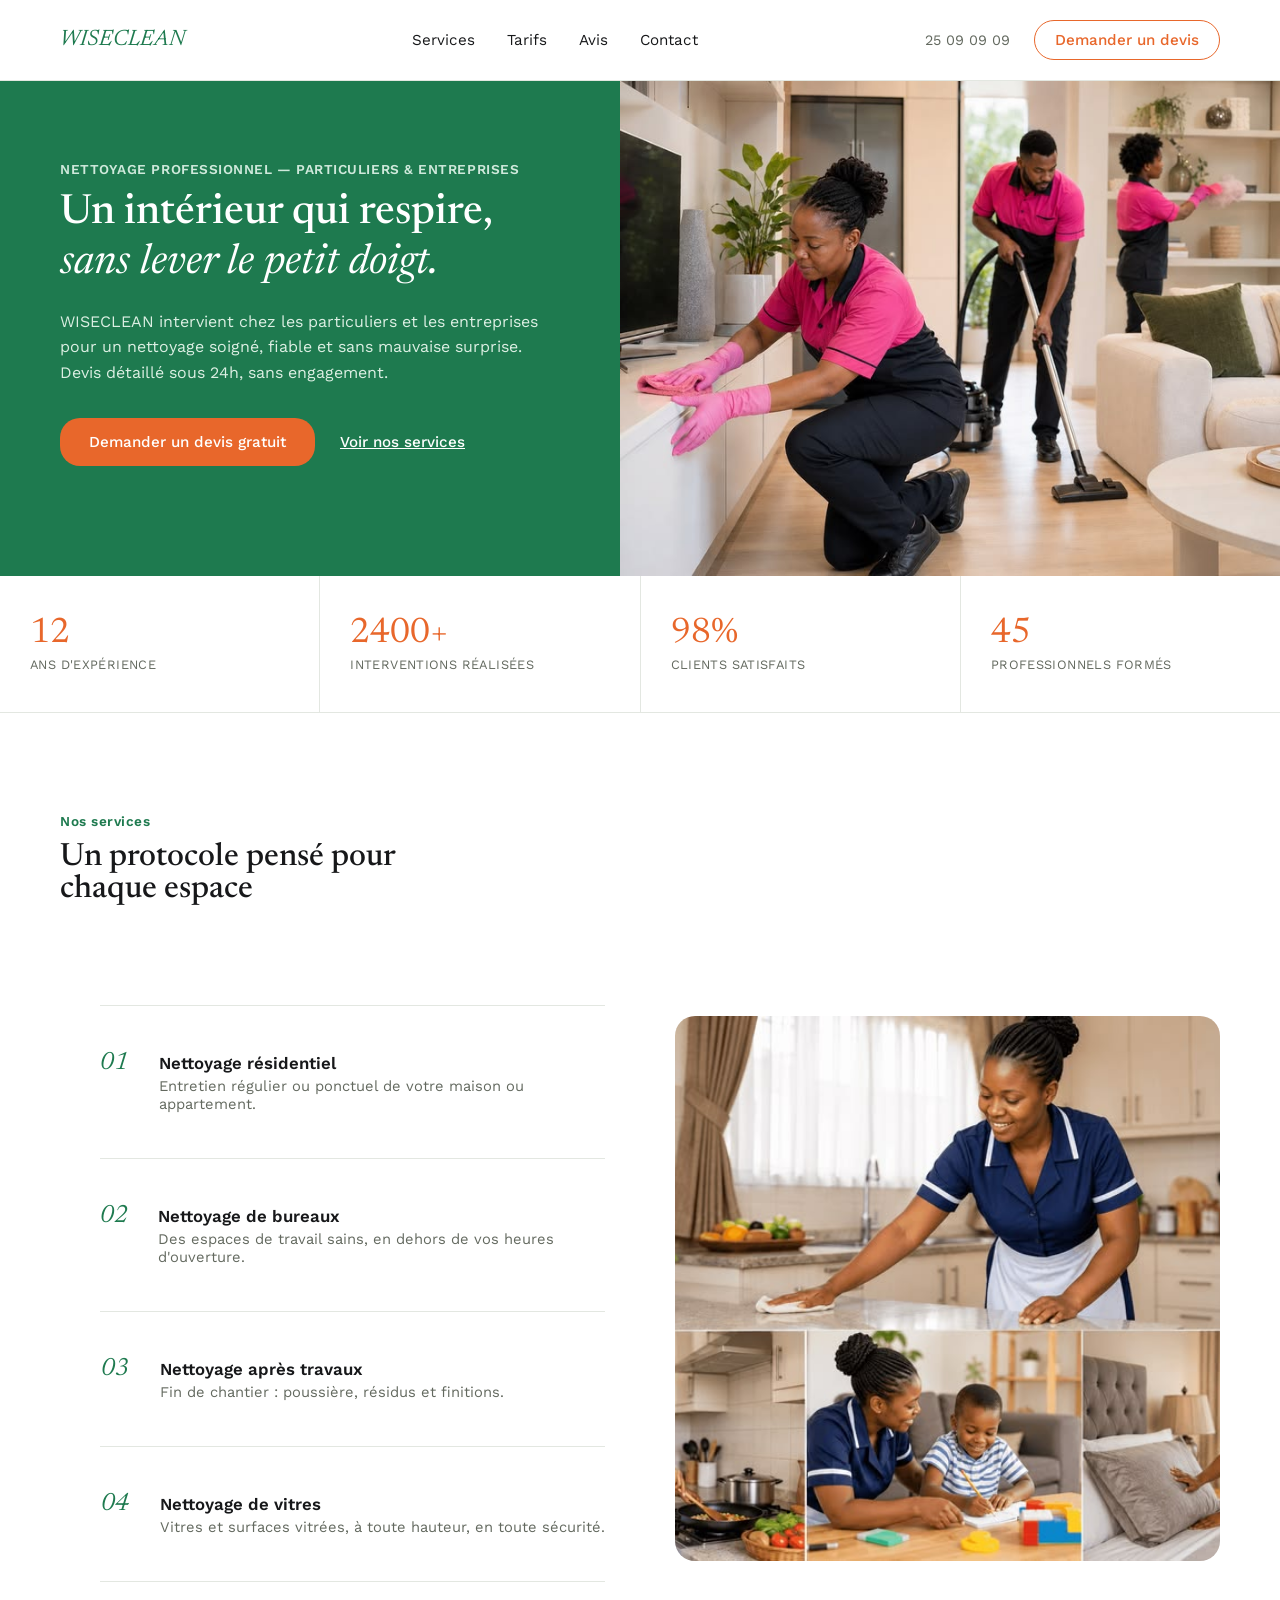
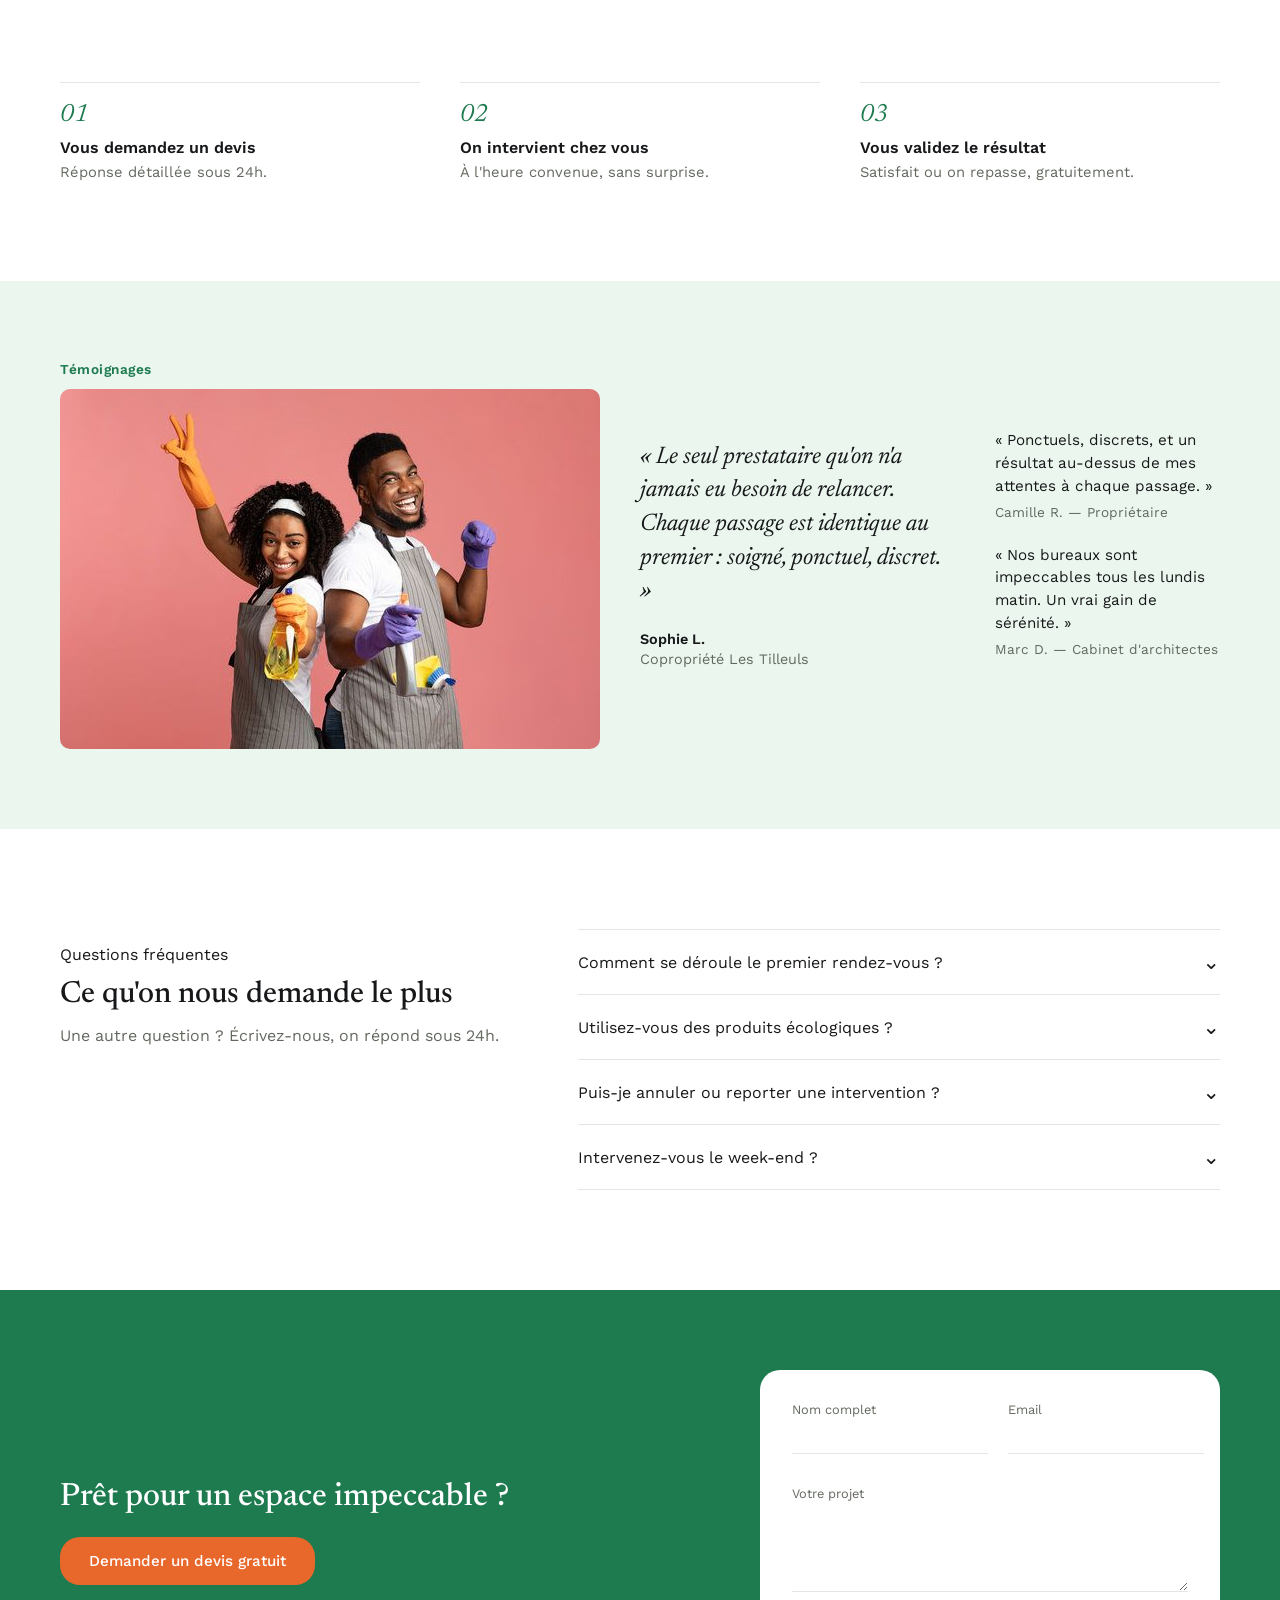
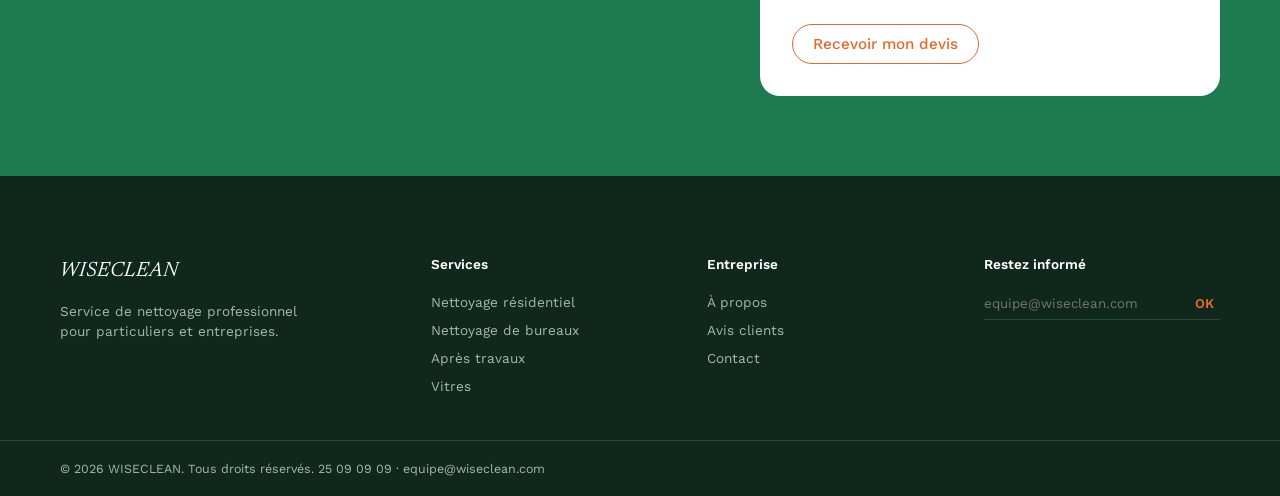
==== Examen wise partie 3/index.html @ dec975cb "Add files via upload" ====
<!doctype html>
<html lang="fr">
<head>
  <meta charset="UTF-8">
  <meta name="viewport" content="width=device-width, initial-scale=1.0">
  <title>WISECLEAN — Service de nettoyage professionnel</title>
  <link rel="preconnect" href="https://fonts.googleapis.com">
  <link href="https://fonts.googleapis.com/css2?family=Newsreader:ital,wght@0,400;0,500;0,600;1,400;1,500&family=Work+Sans:wght@400;500;600&display=swap" rel="stylesheet">
  <link rel="stylesheet" href="style.css">
</head>

<body>


  <header class="site-header">
    <div class="header-ctn">
      <a href="#" class="logo">WISECLEAN</a>
 
      <nav class="main-nav">
        <a href="#services">Services</a>
        <a href="#tarifs">Tarifs</a>
        <a href="#temoignages">Avis</a>
        <a href="#contact">Contact</a>
      </nav>
 
      <div class="header-rdt">
        <span class="header-phone">25 09 09 09</span>
        <a href="#contact" class="btn btn-outline">Demander un devis</a>
      </div>
 
      <button id="menu-toggle" class="menu-toggle" aria-label="Ouvrir le menu" aria-expanded="false">
        <span></span>
        <span></span>
        <span></span>
      </button>
    </div>
 
    <nav id="mobile-menu" class="mobile-menu" hidden>
      <a href="#services">Services</a>
      <a href="#tarifs">Tarifs</a>
      <a href="#temoignages">Avis</a>
      <a href="#contact">Contact</a>
    </nav>
  </header>

  <main>


    <section class="hero">
      <div class="hero-text">
        <p class="eyebrow">Nettoyage professionnel — particuliers &amp; entreprises</p>
        <h1>Un intérieur qui respire, <em>sans lever le petit doigt.</em></h1>
        <p class="hero-desc">
          WISECLEAN intervient chez les particuliers et les entreprises pour un nettoyage
          soigné, fiable et sans mauvaise surprise. Devis détaillé sous 24h, sans engagement.
        </p>
        <div class="hero-actions">
          <a href="#contact" class="btn btn-primary">Demander un devis gratuit</a>
          <a href="#services" class="btn btn-link">Voir nos services</a>
        </div>
      </div>
      <div class="hero-image">
        <img src="images/2.jpg" alt="Equipe WISECLEAN en pleine intervention de nettoyage dans un salon">
      </div>
    </section>

    <section class="stats" id="stats-section">
      <div class="stat">
        <span class="stat-number"><span class="stat-value" data-target="12">12</span></span>
        <span class="stat-label">Ans d'expérience</span>
      </div>
      <div class="stat">
        <span class="stat-number"><span class="stat-value" data-target="2400">2400</span><span class="stat-suffix">+</span></span>
        <span class="stat-label">Interventions réalisées</span>
      </div>
      <div class="stat">
        <span class="stat-number"><span class="stat-value" data-target="98">98</span><span class="stat-suffix">%</span></span>
        <span class="stat-label">Clients satisfaits</span>
      </div>
      <div class="stat">
        <span class="stat-number"><span class="stat-value" data-target="45">45</span></span>
        <span class="stat-label">Professionnels formés</span>
      </div>
    </section>


    <section class="services" id="services">
       <div class="services-text">
        <p class="eyebrow">Nos services</p>
        <h2>Un protocole pensé pour chaque espace</h2>
 
        <ol class="services-list">
          <li>
            <span class="service-number">01</span>
            <div class="service-content">
              <h3>Nettoyage résidentiel</h3>
              <p>Entretien régulier ou ponctuel de votre maison ou appartement.</p>
            </div>
          </li>
          <li>
            <span class="service-number">02</span>
            <div class="service-content">
              <h3>Nettoyage de bureaux</h3>
              <p>Des espaces de travail sains, en dehors de vos heures d'ouverture.</p>
            </div>
          </li>
          <li>
            <span class="service-number">03</span>
            <div class="service-content">
              <h3>Nettoyage après travaux</h3>
              <p>Fin de chantier : poussière, résidus et finitions.</p>
            </div>
          </li>
          <li>
            <span class="service-number">04</span>
            <div class="service-content">
              <h3>Nettoyage de vitres</h3>
              <p>Vitres et surfaces vitrées, à toute hauteur, en toute sécurité.</p>
            </div>
          </li>
        </ol>
      </div>
 
      <div class="services-image">
        <img src="images/3.jpg" alt="Agente WISECLEAN nettoyant une cuisine, cuisinant et rangeant une chambre">
      </div>
    </section>


    <section class="process">
       <div class="process-step">
        <span class="process-number">01</span>
        <h3>Vous demandez un devis</h3>
        <p>Réponse détaillée sous 24h.</p>
      </div>
      <div class="process-step">
        <span class="process-number">02</span>
        <h3>On intervient chez vous</h3>
        <p>À l'heure convenue, sans surprise.</p>
      </div>
      <div class="process-step">
        <span class="process-number">03</span>
        <h3>Vous validez le résultat</h3>
        <p>Satisfait ou on repasse, gratuitement.</p>
      </div>
    </section>


    <section class="testimonials" id="temoignages">
      <div class="testimonials-image">
        <p class="eyebrow">Témoignages</p>
        <img src="images/1.jpg" alt="Couple souriant en tenue de ménage tenant des produits d'entretien">
      </div>
 
      <div class="testimonials-main">
        
        <blockquote class="testimonial-quote">
          « Le seul prestataire qu'on n'a jamais eu besoin de relancer. Chaque passage est
          identique au premier : soigné, ponctuel, discret. »
          <cite>Sophie L. <span>Copropriété Les Tilleuls</span></cite>
        </blockquote>
      </div>
 
      <div class="testimonials-side">
        <p class="testimonial-small">« Ponctuels, discrets, et un résultat au-dessus de mes attentes à chaque passage. »</p>
        <p class="testimonial-author">Camille R. — Propriétaire</p>
 
        <p class="testimonial-small">« Nos bureaux sont impeccables tous les lundis matin. Un vrai gain de sérénité. »</p>
        <p class="testimonial-author">Marc D. — Cabinet d'architectes</p>
      </div>
    </section>


    <section class="faq">
       <div class="faq-intro">
        <p>Questions fréquentes</p>
        <h2>Ce qu'on nous demande le plus</h2>
        <p>Une autre question ? Écrivez-nous, on répond sous 24h.</p>
      </div>
       <div class="faq-list">
        <div class="faq-item">
          <button class="faq-question" aria-expanded="false">
            <span>Comment se déroule le premier rendez-vous ?</span>
            <span class="faq-icon" aria-hidden="true">⌄</span>
          </button>
          <div class="faq-answer" hidden>
            <p>Vous nous décrivez votre besoin, on vous propose un créneau et un devis détaillé sous 24h, sans engagement de votre part.</p>
          </div>
        </div>
 
        <div class="faq-item">
          <button class="faq-question" aria-expanded="false">
            <span>Utilisez-vous des produits écologiques ?</span>
            <span class="faq-icon" aria-hidden="true">⌄</span>
          </button>
          <div class="faq-answer" hidden>
            <p>Oui, nous privilégions des produits respectueux de l'environnement et de votre santé pour toutes nos interventions.</p>
          </div>
        </div>
 
        <div class="faq-item">
          <button class="faq-question" aria-expanded="false">
            <span>Puis-je annuler ou reporter une intervention ?</span>
            <span class="faq-icon" aria-hidden="true">⌄</span>
          </button>
          <div class="faq-answer" hidden>
            <p>Bien sûr, il suffit de nous prévenir au moins 24h à l'avance pour annuler ou déplacer un rendez-vous sans frais.</p>
          </div>
        </div>
 
        <div class="faq-item">
          <button class="faq-question" aria-expanded="false">
            <span>Intervenez-vous le week-end ?</span>
            <span class="faq-icon" aria-hidden="true">⌄</span>
          </button>
          <div class="faq-answer" hidden>
            <p>Oui, nous proposons des créneaux le samedi sur demande, selon la disponibilité de nos équipes.</p>
          </div>
        </div>
      </div>
    </section>


    <section class="cta" id="contact">
     <div class="cta-text">
        <h2>Prêt pour un espace impeccable ?</h2>
        <a href="#quote-form" class="btn btn-primary">Demander un devis gratuit</a>
      </div>
 
      <div class="cta-form-panel">
        <form id="quote-form" novalidate>
          <div class="form-row">
            <div class="form-field">
              <label for="nom">Nom complet</label>
              <input type="text" id="nom" name="nom">
              <span class="field-error" id="nom-error"></span>
            </div>
          
            <div class="form-field">
              <label for="email">Email</label>
              <input type="email" id="email" name="email">
              <span class="field-error" id="email-error"></span>
            </div>
          </div>
 
          <div class="form-field">
            <label for="message">Votre projet</label>
            <textarea id="message" name="message" rows="4"></textarea>
            <span class="field-error" id="message-error"></span>
          </div>
 
          <button type="submit" class="btn btn-outline">Recevoir mon devis</button>
 
          <p class="form-success" id="form-success" hidden>Merci, votre demande a bien été envoyée ! Nous revenons vers vous sous 24h.</p>
        </form>
      </div>
    </section>

  </main>

  <footer class="site-footer">
      <div class="footer-top">
      <div class="footer-brand">
        <p class="logo">WISECLEAN</p>
        <p>Service de nettoyage professionnel pour particuliers et entreprises.</p>
      </div>
 
      <div class="footer-col">
        <h4>Services</h4>
        <a href="#services">Nettoyage résidentiel</a>
        <a href="#services">Nettoyage de bureaux</a>
        <a href="#services">Après travaux</a>
        <a href="#services">Vitres</a>
      </div>
 
      <div class="footer-col">
        <h4>Entreprise</h4>
        <a href="#">À propos</a>
        <a href="#temoignages">Avis clients</a>
        <a href="#contact">Contact</a>
      </div>
 
      <div class="footer-col footer-newsletter">
        <h4>Restez informé</h4>
        <form class="newsletter-form">
          <label for="newsletter-email" class="sr-only">Adresse email</label>
          <input type="email" id="newsletter-email" placeholder="equipe@wiseclean.com">
          <button type="submit">OK</button>
        </form>
      </div>
    </div>
 
    <div class="footer-bottom">
      <p>© 2026 WISECLEAN. Tous droits réservés. 25 09 09 09 · equipe@wiseclean.com</p>
    </div>
  </footer>

  <script src="script.js"></script>
</body>
</html>
---- Examen wise partie 3/style.css ----
:root {
  --color-paper: #FFFFFF;
  --color-paper-alt: #EAF6EE;
  --color-ink: #17181A;
  --color-ink-soft: #63695F;
  --color-green: #1E7A4F;
  --color-orange: #E8672B;
  --color-hairline: #E3E7E1;
  --color-footer: #10281B;

  --font-display: "Newsreader", Georgia, serif;
  --font-body: "Work Sans", ui-sans-serif, system-ui, sans-serif;
}

/* ---------- Reset minimal ---------- */
* {
  box-sizing: border-box;
}

body {
  margin: 0;
  font-family: var(--font-body);
  color: var(--color-ink);
  background: var(--color-paper);
}

h1, h2 { font-family: var(--font-display); font-weight: 500; margin: 0; }

button {
  font-family: inherit;
  cursor: pointer;
}

img {
  max-width: 100%;
  display: block;
}
 
a {
  color: inherit;
}

.sr-only {
  position: absolute;
  width: 1px;
  height: 1px;
  overflow: hidden;
  clip: rect(0 0 0 0);
}
 
.eyebrow {
  color: var(--color-green);
  font-weight: 600;
  font-size: 0.85rem;
  letter-spacing: 0.04em;
  margin: 0 0 12px 0;
}

/* ---------- Boutons ---------- */
 
.btn {
  display: inline-block;
  padding: 14px 28px;
  text-decoration: none;
  font-weight: 500;
  font-size: 0.95rem;
  border: 1px solid transparent;
  background: none;
 border-radius: 20px;
}
 
.btn-primary {
  background: var(--color-orange);
  color: #fff;
   border-radius: 20px;
}
 
.btn-outline {
  border: 1px solid var(--color-orange);
  color: var(--color-orange);
  padding: 10px 20px;
 border-radius: 20px;
}
 
.btn-link {
  color: #fff;
  text-decoration: underline;
  padding: 14px 0;
  border-radius: 20px;
}

/* ---------- Header ---------- */
 
.site-header {
  border-bottom: 1px solid var(--color-hairline);
}
 
.header-ctn {
  display: flex;
  align-items: center;
  justify-content: space-between;
  padding: 20px 60px;
}
 
.logo {
  font-family: var(--font-display);
  font-style: italic;
  font-size: 1.4rem;
  color: var(--color-green);
  text-decoration: none;
}
 
.main-nav {
  display: flex;
  gap: 32px;
}
 
.main-nav a {
  text-decoration: none;
  font-size: 0.95rem;
}
 
.header-rdt {
  display: flex;
  align-items: center;
  gap: 24px;
}
 
.header-phone {
  color: var(--color-ink-soft);
  font-size: 0.9rem;
}
 
.menu-toggle {
  display: none;
  flex-direction: column;
  justify-content: center;
  gap: 5px;
  width: 32px;
  height: 32px;
  background: none;
  border: none;
  padding: 0;
}
 
.menu-toggle span {
  display: block;
  height: 2px;
  background: var(--color-ink);
}
 
.mobile-menu {
  display: none;
  flex-direction: column;
  padding: 0 60px 20px 60px;
}
 
.mobile-menu a {
  text-decoration: none;
  padding: 12px 0;
  border-top: 1px solid var(--color-hairline);
}

/* ---------- Hero ---------- */
 
.hero {
  display: flex;
  align-items: stretch;
  background: var(--color-green);
  color: #fff;
}
 
.hero-text {
  flex: 1;
  padding: 80px 60px;
  max-width: 620px;
}
 
.hero-text .eyebrow {
  color: #cfe9db;
  text-transform: uppercase;
}
 
.hero-text h1 {
  font-size: 2.6rem;
  line-height: 1.2;
  margin-bottom: 20px;
}
 
.hero-text h1 em {
  font-style: italic;
  font-weight: 400;
}
 
.hero-desc {
  color: #dcefe3;
  line-height: 1.6;
  margin-bottom: 32px;
}
 
.hero-actions {
  display: flex;
  align-items: center;
  gap: 24px;
  flex-wrap: wrap;
}
 
.hero-image {
  flex: 1;
}
 
.hero-image img {
  width: 100%;
  height: 100%;
  object-fit: cover;
}

/* ---------- Stats ---------- */
 
.stats {
  display: flex;
}
 
.stat {
  flex: 1;
  padding: 40px 30px;
  border-right: 1px solid var(--color-hairline);
  border-bottom: 0.5px solid var(--color-hairline);
}
 
.stat:last-child {
  border-right: none;
}
 
.stat-number {
  display: block;
  color: var(--color-orange);
  font-family: var(--font-display);
  font-size: 2.2rem;
}
 
.stat-label {
  display: block;
  margin-top: 6px;
  color: var(--color-ink-soft);
  font-size: 0.8rem;
  text-transform: uppercase;
  letter-spacing: 0.03em;
}
 
/* ---------- Services ---------- */
 
.services {
  display: flex;
  align-items: center;
  gap: 70px;
  padding: 100px 60px;
}
 
.services-text {
  flex: 1;
}
 
.services-text h2 {
  font-size: 2rem;
  max-width: 420px;
  margin-bottom: 100px;
}
 
.services-list {
  list-style: none;
  margin: 0;
  padding-bottom: 0;
}
 
.services-list li {
  display: flex;
  gap: 30px;
  align-items: baseline;
  padding: 45px 0;
  border-top: 1px solid var(--color-hairline);
}
 
.services-list li:last-child {
  border-bottom: 1px solid var(--color-hairline);
}
 
.service-number {
  text-align: center;
  color: var(--color-green);
  font-family: var(--font-display);
  font-size: 25px;
  font-style: italic;
  width: 30px;
}
 
.service-content h3 {
  margin: 0 0 4px 0;
  font-size: 1.05rem;
  font-weight: 600;
}
 
.service-content p {
  margin: 0;
  color: var(--color-ink-soft);
  font-size: 0.92rem;
}
 
.services-image {
  flex: 1;
  display: grid;
}
 
.services-image img {
  width: 100%;
  height: 150%;
  object-fit: cover;
  border-radius: 20px;
}

/* ---------- Process ---------- */
 
.process {
  display: flex;
  gap: 40px;
  padding: 0 60px 100px 60px;
}
 
.process-step {
  flex: 1;
  border-top: 1px solid var(--color-hairline);
  padding-top: 20px;
}
 
.process-number {
  color: var(--color-green);
  font-family: var(--font-display);
  font-size: 25px;
  font-style: italic;
}
 
.process-step h3 {
  font-family: var(--font-body);
  font-weight: 600;
  font-size: 1rem;
  margin: 10px 0 6px 0;
}
 
.process-step p {
  margin: 0;
  color: var(--color-ink-soft);
  font-size: 0.92rem;
}
 
/* ---------- Testimonials ---------- */
 
.testimonials {
  display: flex;
  gap: 40px;
  align-items: center;
  background: var(--color-paper-alt);
  padding: 80px 60px;
}
 
.testimonials-image {
  display: block;
}

.testimonials-image img {
  border-radius: 10px;
}

.testimonials-main {
  flex: 1.4;
}
 
.testimonial-quote {
  font-family: var(--font-display);
  font-style: italic;
  font-size: 1.5rem;
  line-height: 1.4;
  margin: 0;
  color: var(--color-ink);
}
 
.testimonial-quote cite {
  display: block;
  margin-top: 20px;
  font-family: var(--font-body);
  font-style: normal;
  font-weight: 600;
  font-size: 0.9rem;
}
 
.testimonial-quote cite span {
  display: block;
  font-weight: 400;
  color: var(--color-ink-soft);
}
 
.testimonials-side {
  flex: 1;
}
 
.testimonial-small {
  font-size: 0.95rem;
  line-height: 1.5;
  margin: 0 0 6px 0;
}
 
.testimonial-author {
  margin: 0 0 24px 0;
  color: var(--color-ink-soft);
  font-size: 0.85rem;
}

/* ---------- FAQ ---------- */
 
.faq {
  display: flex;
  gap: 60px;
  padding: 100px 60px;
}
 
.faq-intro {
  flex: 1;
}
 
.faq-intro h2 {
  font-size: 1.9rem;
  margin: 0 0 16px 0;
}
 
.faq-intro p:last-child {
  color: var(--color-ink-soft);
}
 
.faq-list {
  flex: 1.4;
}
 
.faq-item {
  border-top: 1px solid var(--color-hairline);
}
 
.faq-item:last-child {
  border-bottom: 1px solid var(--color-hairline);
}
 
.faq-question {
  width: 100%;
  display: flex;
  justify-content: space-between;
  align-items: center;
  background: none;
  border: none;
  text-align: left;
  padding: 20px 0;
  font-size: 1rem;
  font-family: inherit;
  color: var(--color-ink);
}
 
.faq-icon {
  color: var(--color-ink);
  font-size: 1.3rem;
  transition: transform 0.2s ease;
}
 
.faq-question[aria-expanded="true"] .faq-icon {
  transform: rotate(45deg);
}
 
.faq-answer {
  padding: 0 0 20px 0;
  max-width: 560px;
}
 
.faq-answer p {
  margin: 0;
  color: var(--color-ink-soft);
  line-height: 1.6;
}
 
/* ---------- CTA ---------- */
 
.cta {
  display: flex;
  align-items: center;
  gap: 60px;
  background: var(--color-green);
  color: #fff;
  padding: 80px 60px;
}
 
.cta-text {
  flex: 1;
}

.cta-text .btn-primary{
  border-radius: 20px;
}
 
.cta-text h2 {
  font-size: 2rem;
  margin-bottom: 24px;
}
 
.cta-form-panel {
  flex: 1;
  background: var(--color-paper);
  color: var(--color-ink);
  padding: 32px;
  max-width: 460px;
  border-radius: 20px;
}
 
.form-row {
  display: flex;
  gap: 20px;
}
 
.form-field {
  flex: 1;
  margin-bottom: 16px;
  display: flex;
  flex-direction: column;
}
 
.form-field label {
  font-size: 0.8rem;
  color: var(--color-ink-soft);
  margin-bottom: 6px;
}
 
.form-field input,
.form-field textarea {
  border: none;
  border-bottom: 1px solid var(--color-hairline);
  padding: 6px 0;
  font-family: inherit;
  font-size: 0.95rem;
  background: none;
  resize: vertical;
}
 
.form-field input:focus,
.form-field textarea:focus {
  outline: none;
  border-bottom-color: var(--color-orange);
}
 
.field-error {
  color: var(--color-orange);
  font-size: 0.78rem;
  min-height: 16px;
}
 
.form-success {
  margin-top: 16px;
  color: var(--color-green);
  font-size: 0.9rem;
}
 
.cta-form-panel button[type="outline"] {
  display: flex;
  width: 100%;
  padding: 14px;
  margin-top: 8px;
}

/* ---------- Footer ---------- */
 
.site-footer {
  background: var(--color-footer);
  color: #a9b6ac;
}
 
.footer-top {
  display: flex;
  gap: 40px;
  padding: 80px 60px 40px 60px;
}
 
.footer-brand {
  flex: 1.4;
}
 
.footer-brand .logo {
  color: #fff;
  font-style: italic;
  font-size: 1.3rem;
  margin: 0 0 12px 0;
  display: block;
}
 
.footer-brand p {
  font-size: 0.85rem;
  line-height: 1.5;
  max-width: 260px;
}
 
.footer-col {
  flex: 1;
  display: flex;
  flex-direction: column;
}
 
.footer-col h4 {
  color: #fff;
  font-weight: 600;
  font-size: 0.85rem;
  margin: 0 0 16px 0;
}
 
.footer-col a {
  text-decoration: none;
  color: #a9b6ac;
  font-size: 0.85rem;
  padding: 6px 0;
}
 
.newsletter-form {
  display: flex;
  border-bottom: 1px solid #2b4636;
}
 
.newsletter-form input {
  flex: 1;
  background: none;
  border: none;
  color: #fff;
  padding: 8px 0;
  font-family: inherit;
}
 
.newsletter-form button {
  background: none;
  border: none;
  color: var(--color-orange);
  font-weight: 600;
}
 
.footer-bottom {
  border-top: 1px solid #2b4636;
  padding: 20px 60px;
}
 
.footer-bottom p {
  margin: 0;
  font-size: 0.78rem;
}
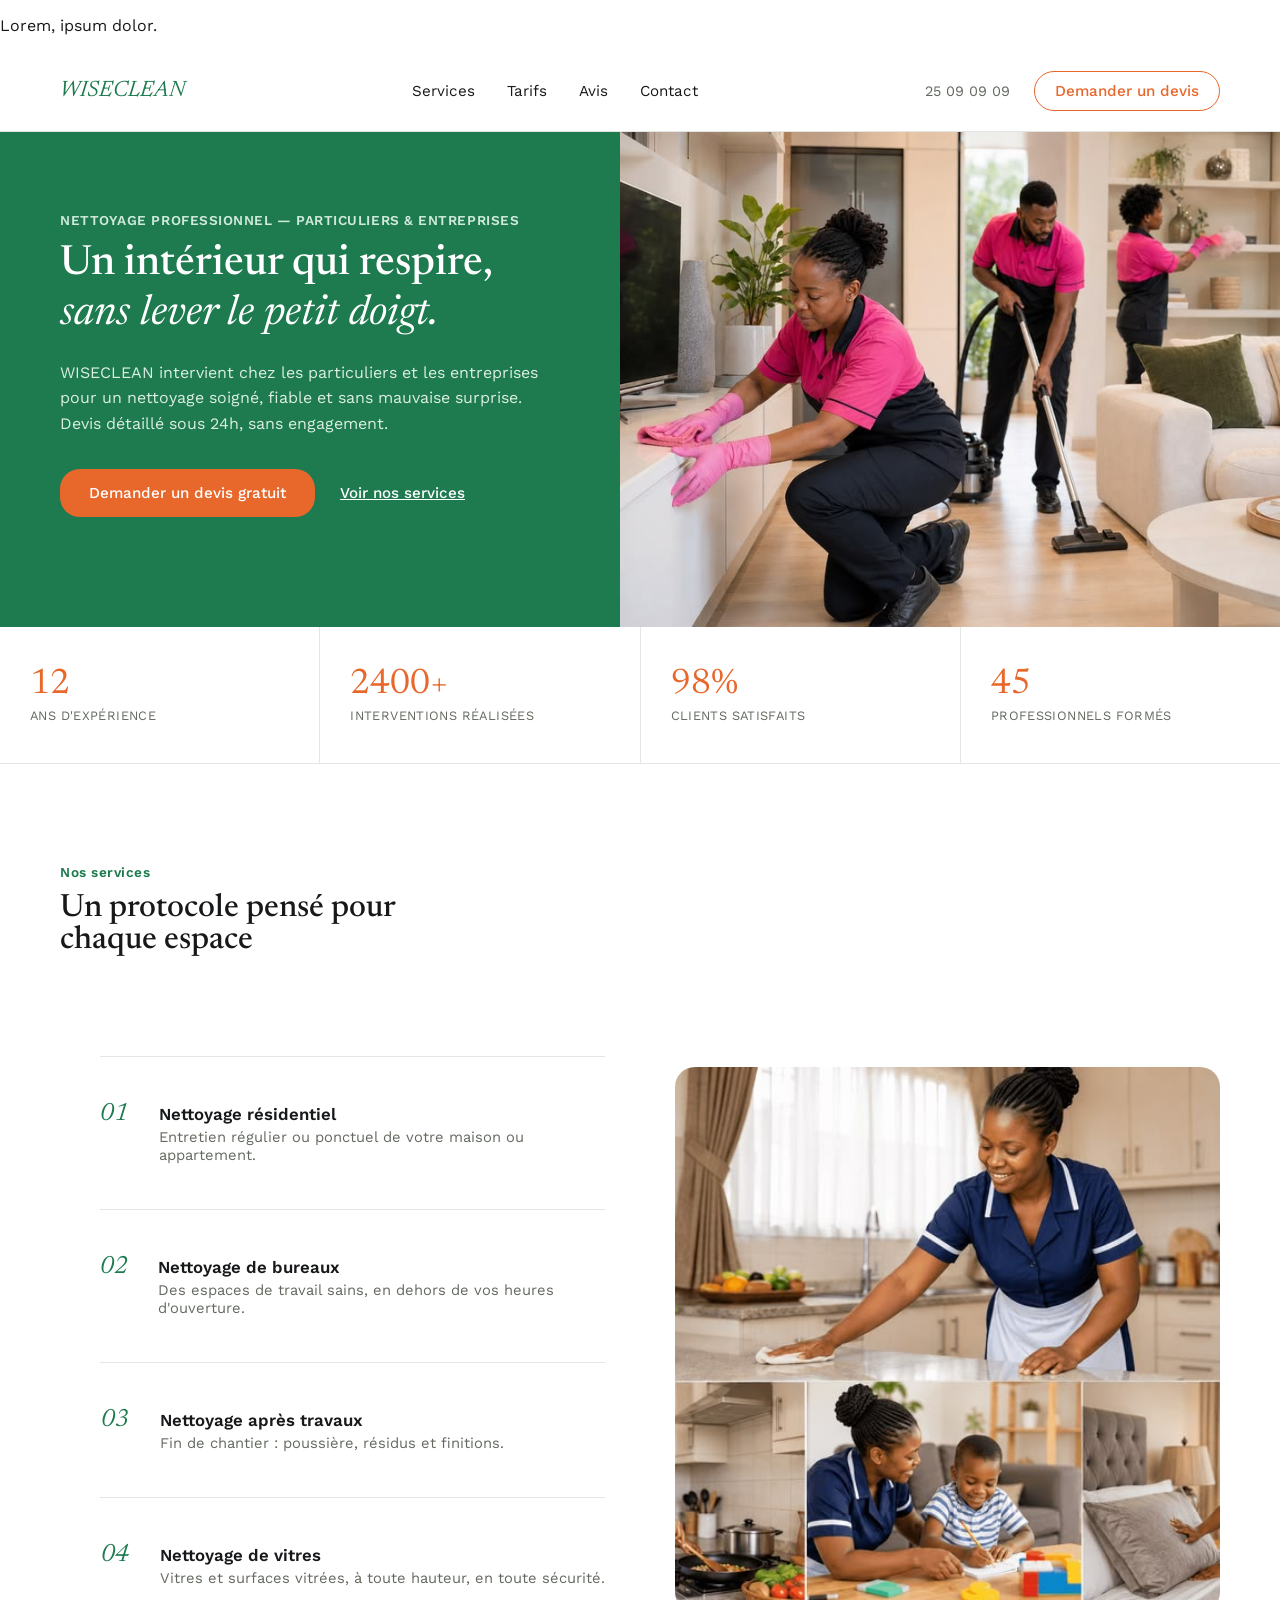
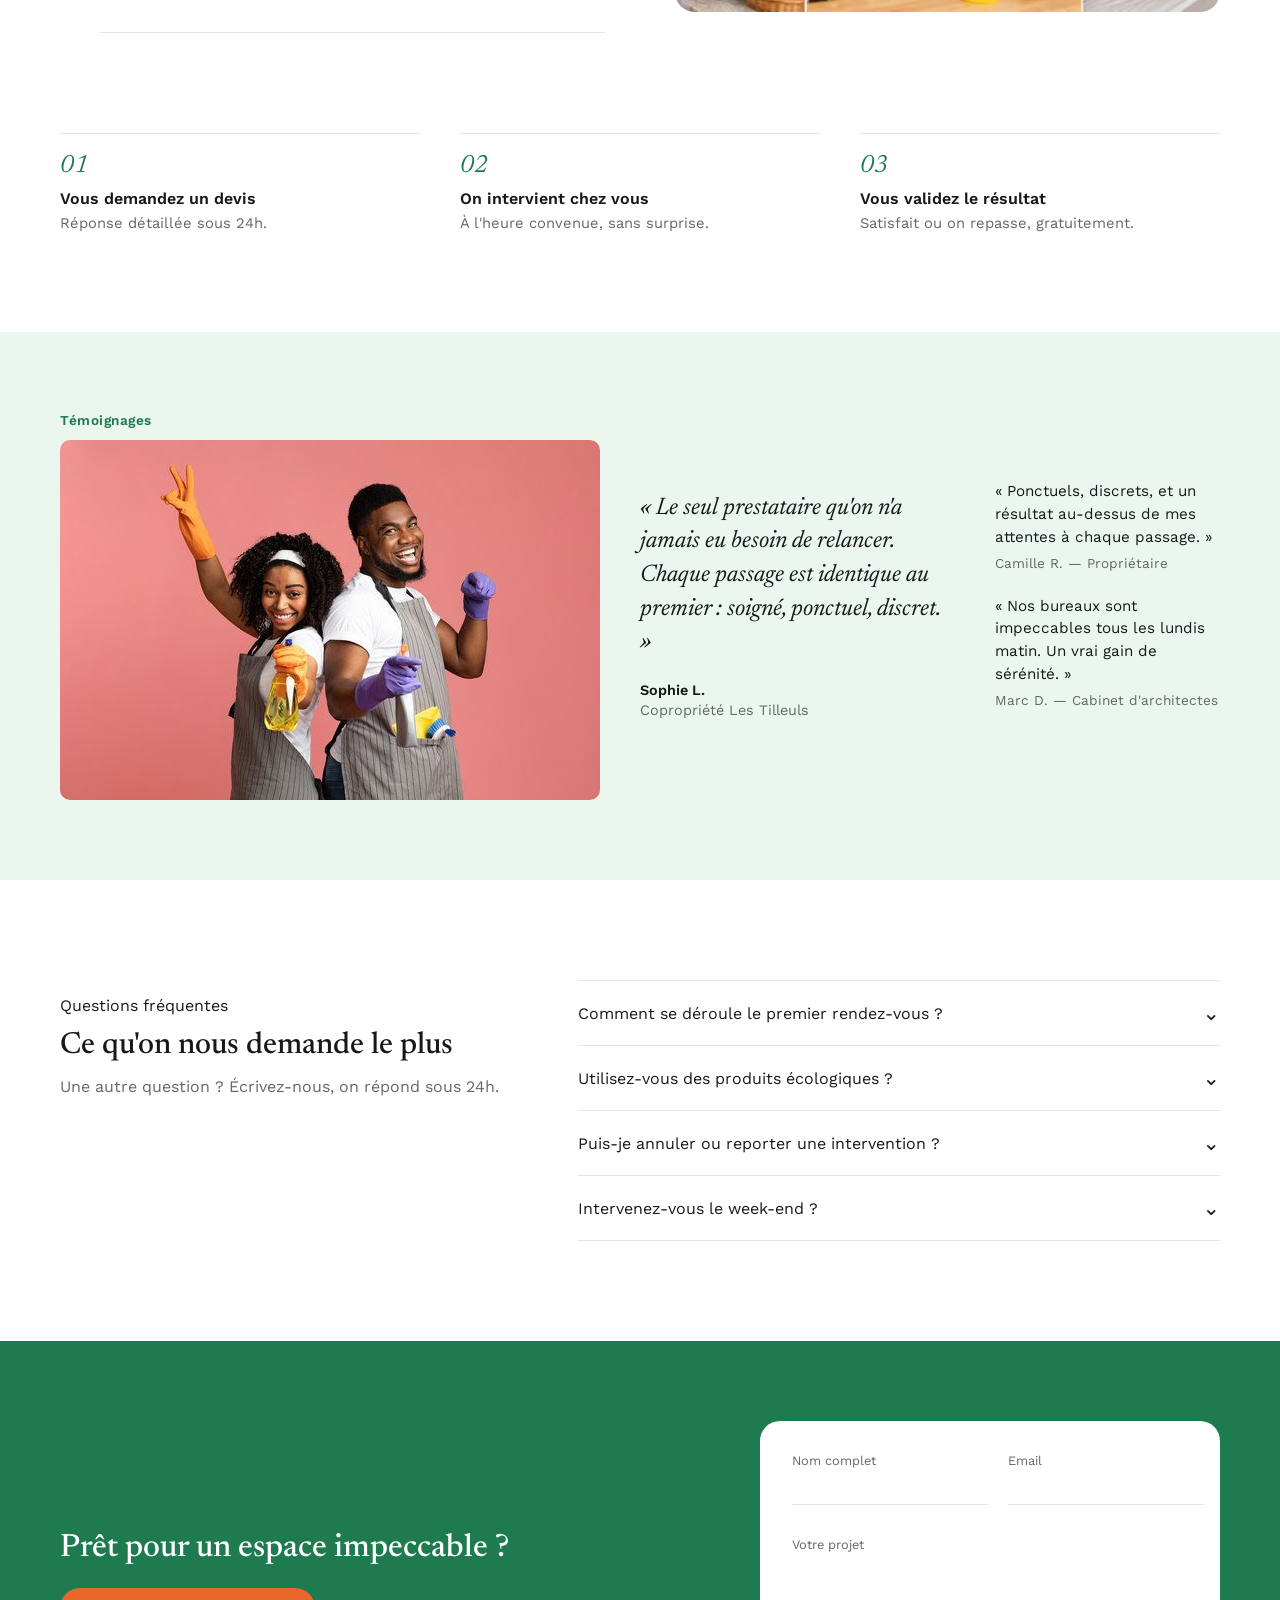
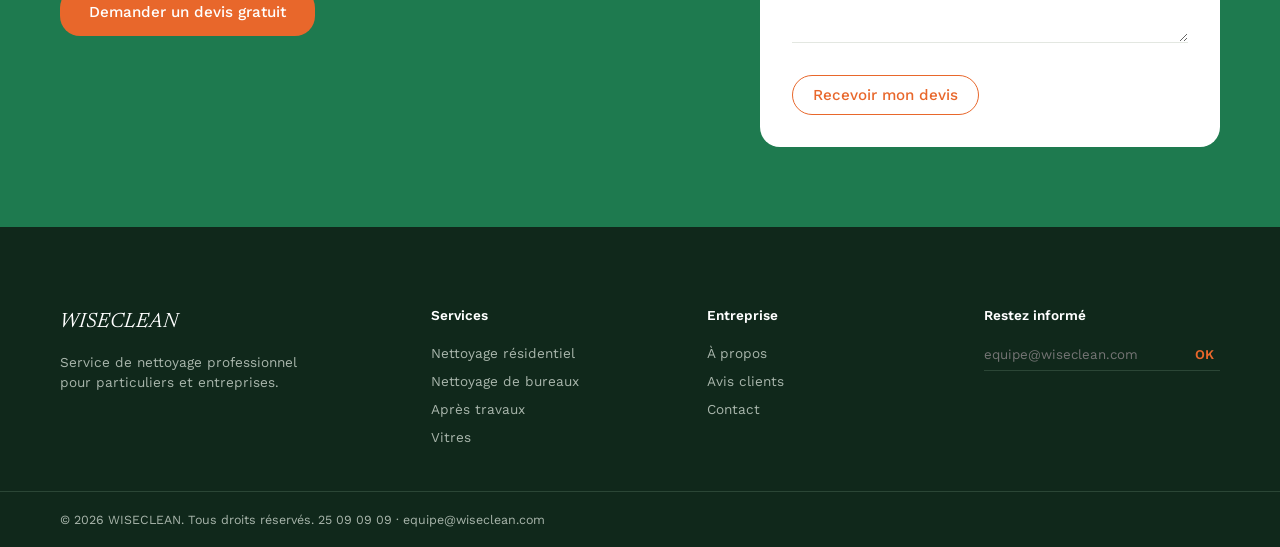
==== commit 01d83064: "Ajout de main dans index.html" ====
--- a/Examen wise partie 3/index.html
+++ b/Examen wise partie 3/index.html
@@ -11,6 +11,9 @@
 
 <body>
 
+<main>
+  <p>Lorem, ipsum dolor.</p>
+</main>
 
   <header class="site-header">
     <div class="header-ctn">
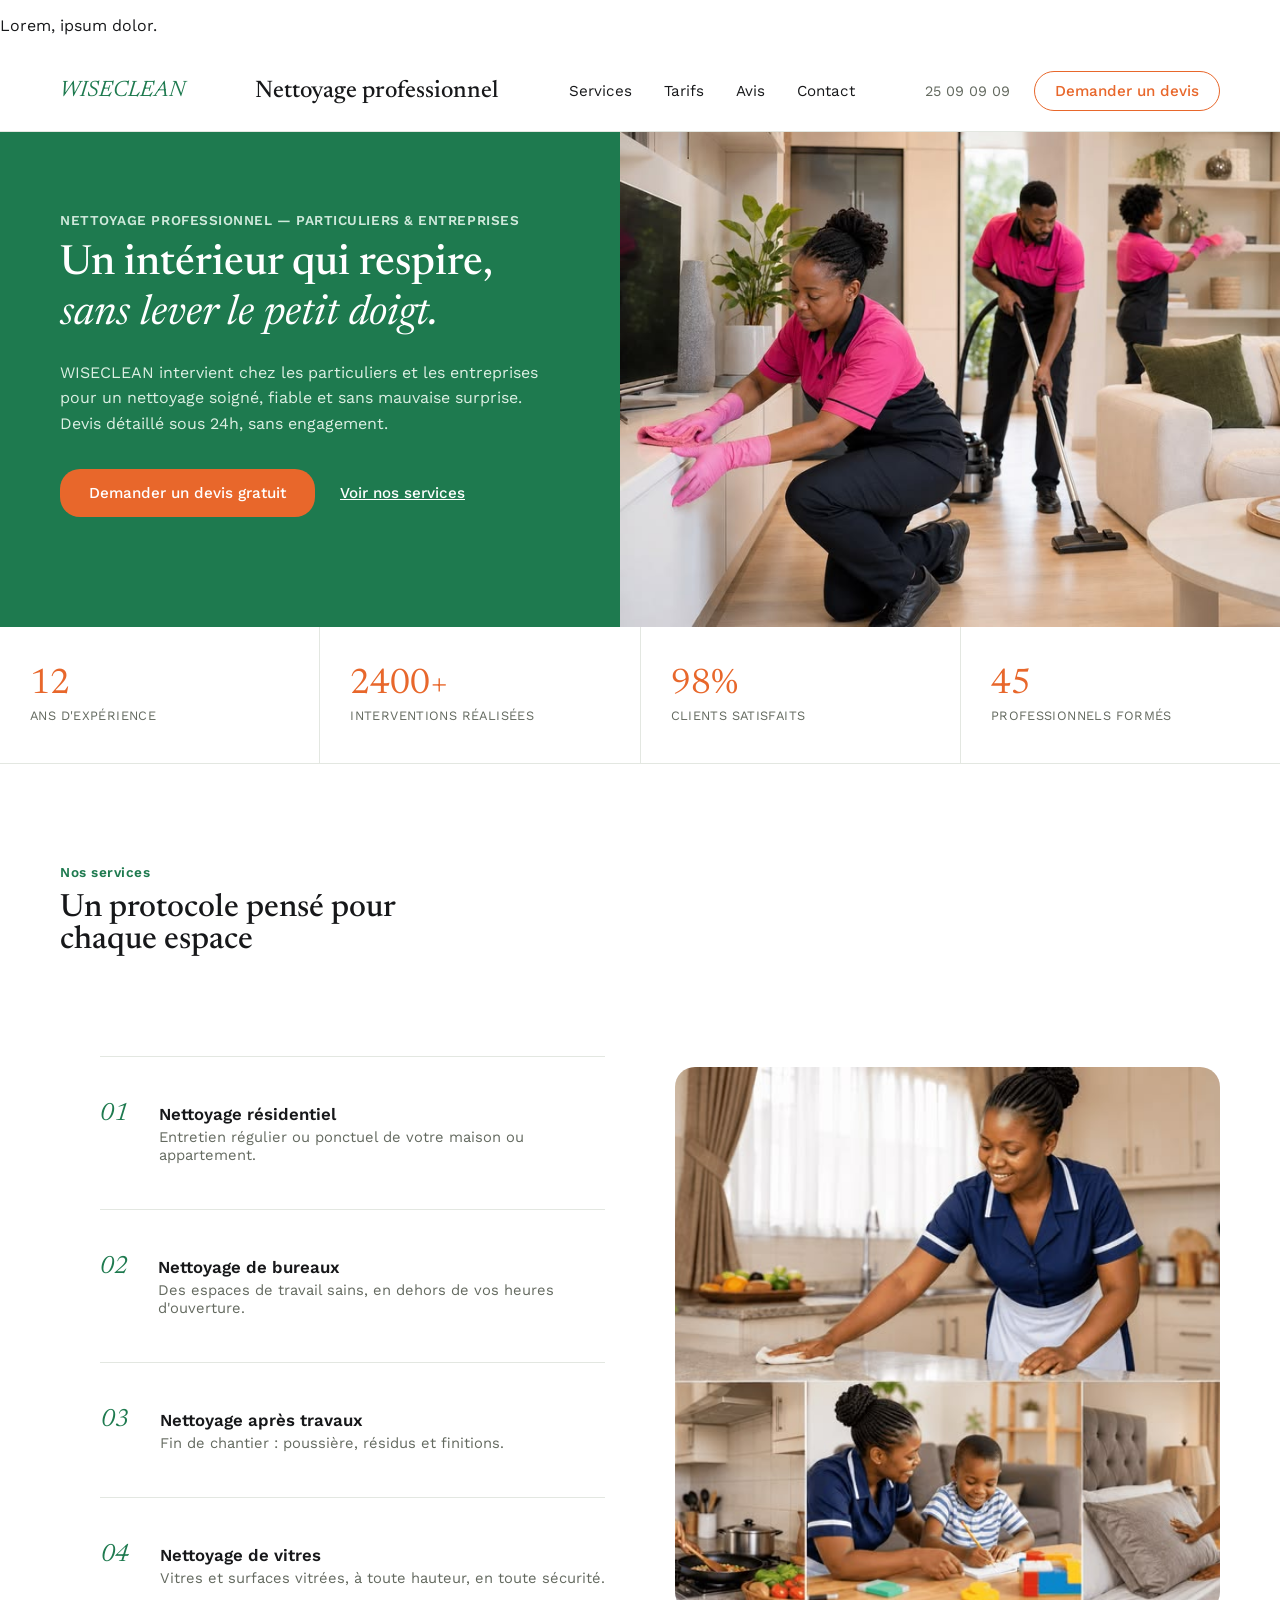
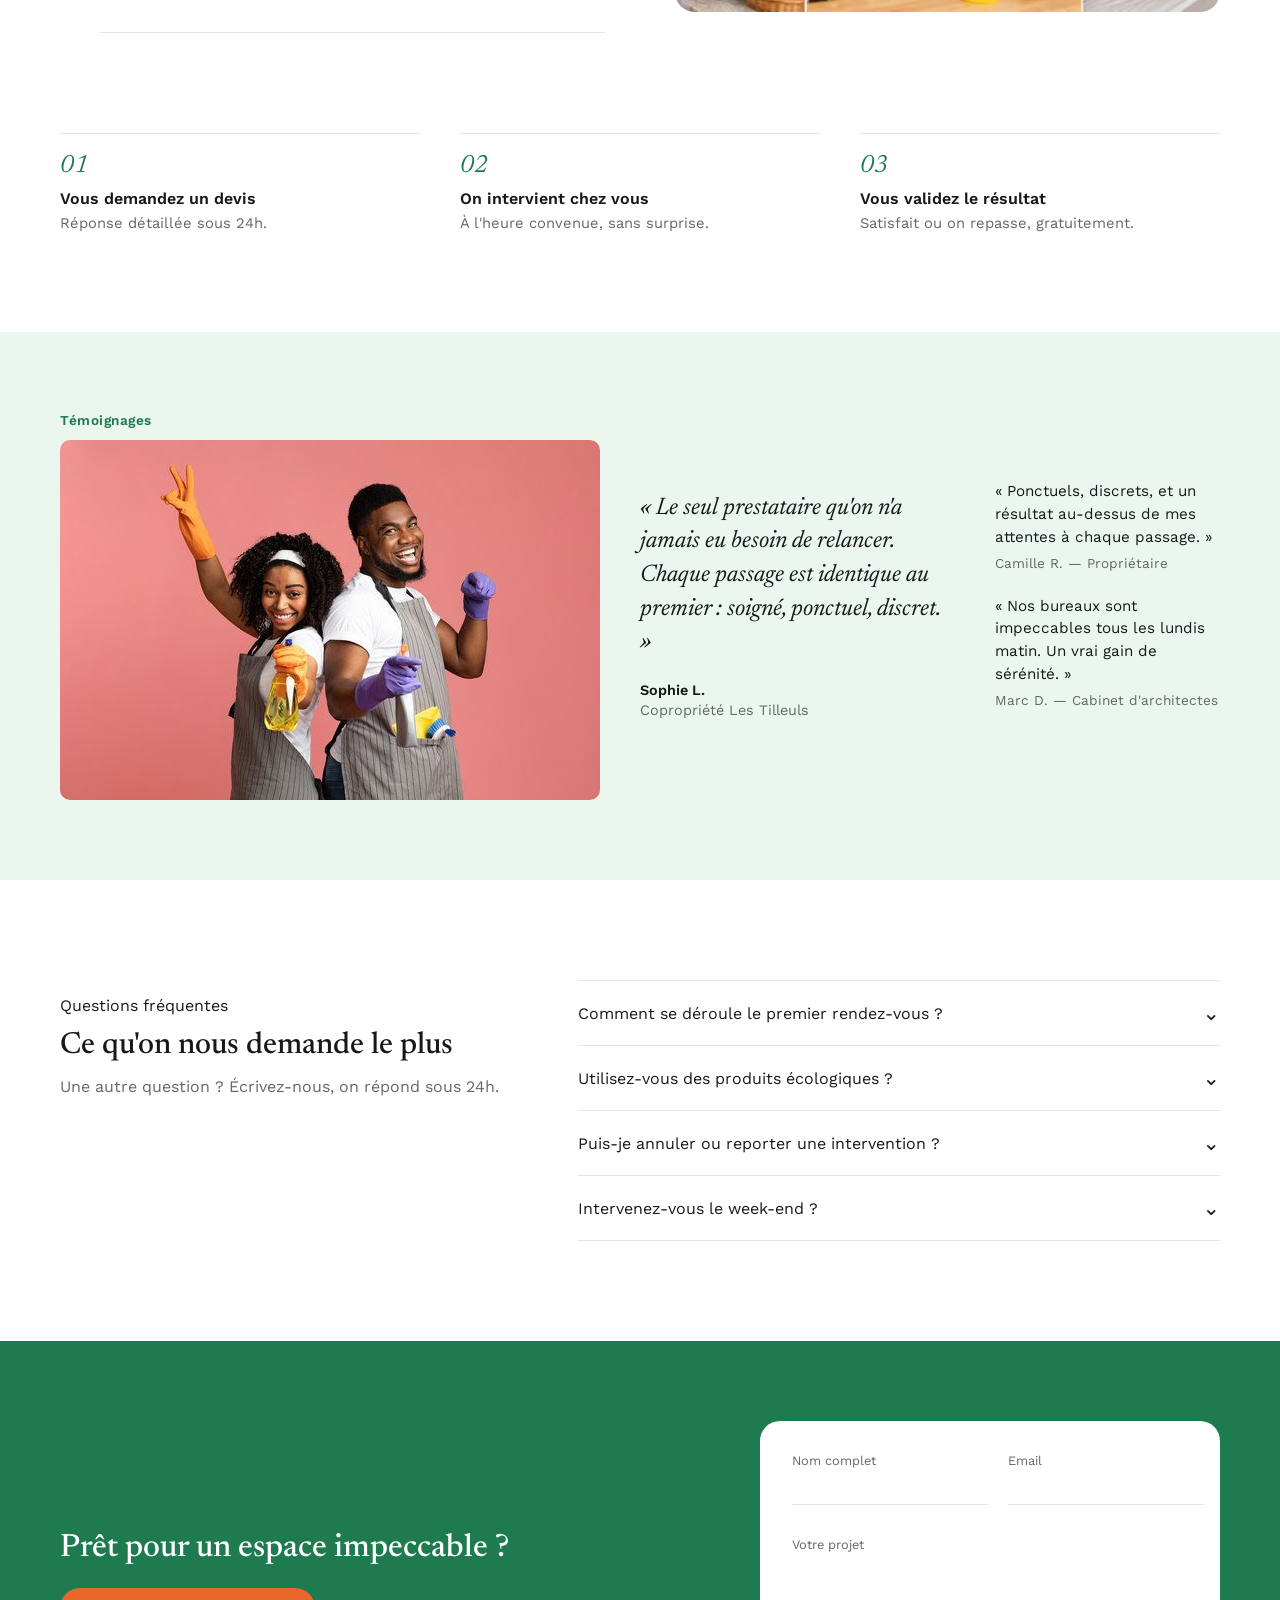
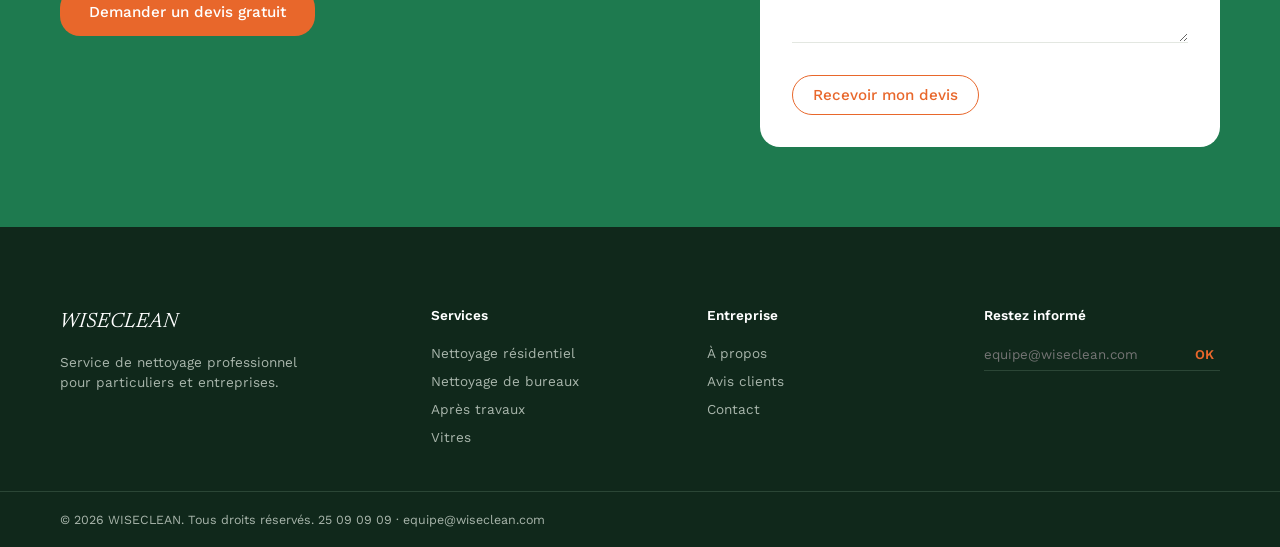
==== commit f3faf9dc: "ajout du h2" ====
--- a/Examen wise partie 3/index.html
+++ b/Examen wise partie 3/index.html
@@ -18,7 +18,7 @@
   <header class="site-header">
     <div class="header-ctn">
       <a href="#" class="logo">WISECLEAN</a>
- 
+ <h2>Nettoyage professionnel</h2>
       <nav class="main-nav">
         <a href="#services">Services</a>
         <a href="#tarifs">Tarifs</a>
